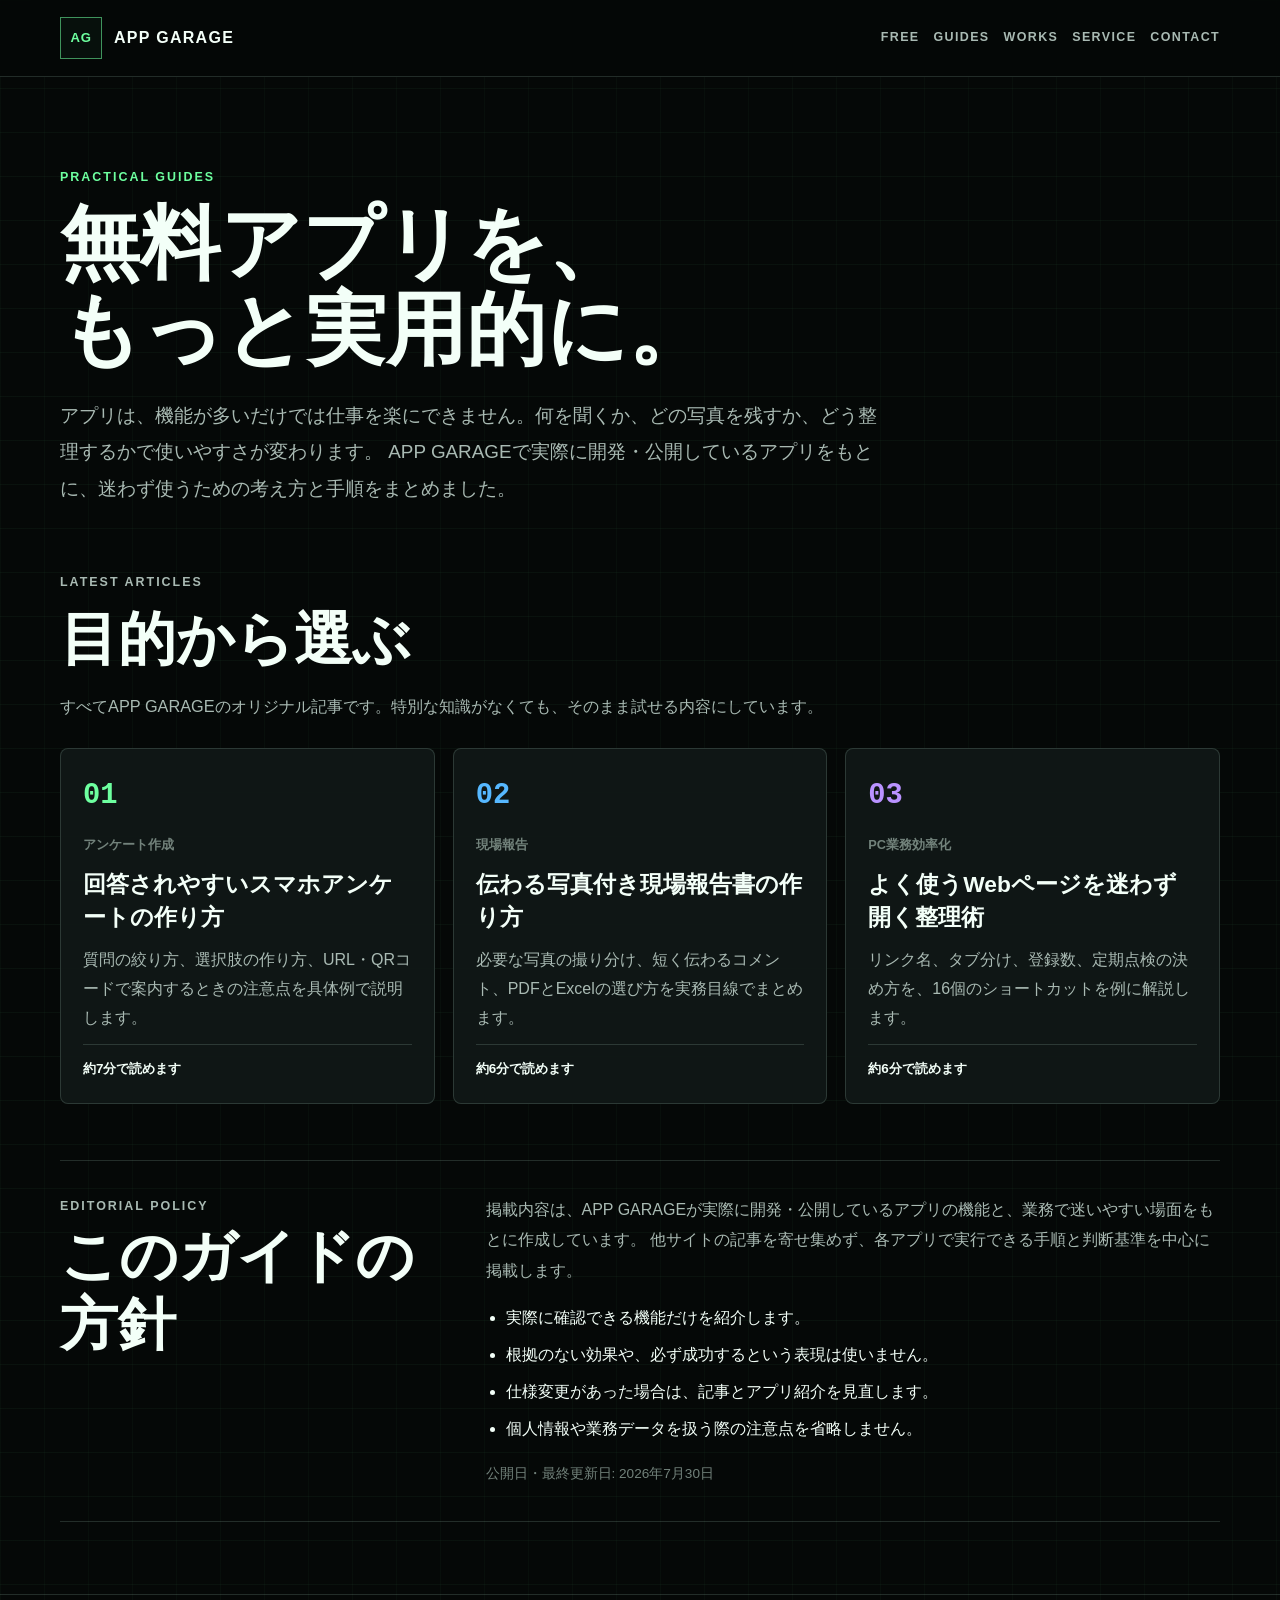
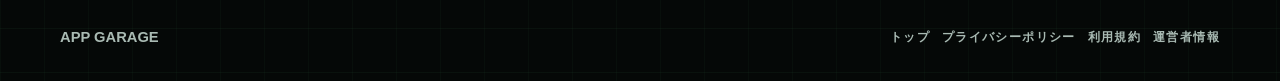
==== guides/index.html @ e51b48c6 "Strengthen original content for AdSense review" ====
<!DOCTYPE html>
<html lang="ja">
  <head>
    <meta charset="utf-8">
    <meta name="viewport" content="width=device-width, initial-scale=1">
    <title>実用ガイド｜APP GARAGE</title>
    <meta
      name="description"
      content="スマホアンケート、写真付き現場報告、PCショートカット整理を実際の業務で使いやすくするための、APP GARAGEオリジナル実用ガイドです。"
    >
    <meta property="og:type" content="website">
    <meta property="og:title" content="実用ガイド｜APP GARAGE">
    <meta
      property="og:description"
      content="無料アプリを仕事や日常で役立てるための、具体的な手順とチェックポイントをまとめています。"
    >
    <meta property="og:site_name" content="APP GARAGE">
    <meta name="theme-color" content="#050807">
    <meta name="google-adsense-account" content="ca-pub-1847456128680028">
    <link rel="canonical" href="https://app-garage.pages.dev/guides/">
    <link rel="icon" href="../assets/icons/favicon.svg" type="image/svg+xml">
    <link rel="stylesheet" href="../styles.css?v=20260730-guides">
    <script type="application/ld+json">
      {
        "@context": "https://schema.org",
        "@type": "CollectionPage",
        "name": "APP GARAGE 実用ガイド",
        "description": "APP GARAGEが開発した無料アプリを仕事や日常で活用するためのオリジナルガイドです。",
        "url": "https://app-garage.pages.dev/guides/",
        "publisher": {
          "@type": "Organization",
          "name": "APP GARAGE",
          "url": "https://app-garage.pages.dev/"
        }
      }
    </script>
  </head>
  <body>
    <a class="skip-link" href="#main">本文へ移動</a>

    <header class="site-header" aria-label="サイトヘッダー">
      <div class="header-inner">
        <a class="brand" href="../">
          <span class="brand-mark" aria-hidden="true">AG</span>
          <span class="brand-text">APP GARAGE</span>
        </a>
        <nav class="site-nav" aria-label="メインメニュー">
          <a href="../#free-apps">FREE</a>
          <a href="./" aria-current="page">GUIDES</a>
          <a href="../#case-studies">WORKS</a>
          <a href="../#service">SERVICE</a>
          <a href="../#contact">CONTACT</a>
        </nav>
      </div>
    </header>

    <main id="main" class="guide-page section-shell">
      <section class="guide-hub-hero">
        <p class="section-kicker">PRACTICAL GUIDES</p>
        <h1>無料アプリを、<br>もっと実用的に。</h1>
        <p>
          アプリは、機能が多いだけでは仕事を楽にできません。何を聞くか、どの写真を残すか、どう整理するかで使いやすさが変わります。
          APP GARAGEで実際に開発・公開しているアプリをもとに、迷わず使うための考え方と手順をまとめました。
        </p>
      </section>

      <section aria-labelledby="guide-list-title">
        <div class="section-heading">
          <p class="section-kicker">LATEST ARTICLES</p>
          <h2 id="guide-list-title">目的から選ぶ</h2>
          <p>すべてAPP GARAGEのオリジナル記事です。特別な知識がなくても、そのまま試せる内容にしています。</p>
        </div>

        <div class="guide-grid">
          <a class="guide-card" href="./smart-survey.html">
            <span class="guide-number">01</span>
            <p class="guide-category">アンケート作成</p>
            <h2>回答されやすいスマホアンケートの作り方</h2>
            <p>質問の絞り方、選択肢の作り方、URL・QRコードで案内するときの注意点を具体例で説明します。</p>
            <span class="guide-read">約7分で読めます</span>
          </a>

          <a class="guide-card" href="./photo-report.html">
            <span class="guide-number">02</span>
            <p class="guide-category">現場報告</p>
            <h2>伝わる写真付き現場報告書の作り方</h2>
            <p>必要な写真の撮り分け、短く伝わるコメント、PDFとExcelの選び方を実務目線でまとめます。</p>
            <span class="guide-read">約6分で読めます</span>
          </a>

          <a class="guide-card" href="./pc-shortcuts.html">
            <span class="guide-number">03</span>
            <p class="guide-category">PC業務効率化</p>
            <h2>よく使うWebページを迷わず開く整理術</h2>
            <p>リンク名、タブ分け、登録数、定期点検の決め方を、16個のショートカットを例に解説します。</p>
            <span class="guide-read">約6分で読めます</span>
          </a>
        </div>
      </section>

      <section class="editorial-note" aria-labelledby="editorial-title">
        <div>
          <p class="section-kicker">EDITORIAL POLICY</p>
          <h2 id="editorial-title">このガイドの方針</h2>
        </div>
        <div>
          <p>
            掲載内容は、APP GARAGEが実際に開発・公開しているアプリの機能と、業務で迷いやすい場面をもとに作成しています。
            他サイトの記事を寄せ集めず、各アプリで実行できる手順と判断基準を中心に掲載します。
          </p>
          <ul>
            <li>実際に確認できる機能だけを紹介します。</li>
            <li>根拠のない効果や、必ず成功するという表現は使いません。</li>
            <li>仕様変更があった場合は、記事とアプリ紹介を見直します。</li>
            <li>個人情報や業務データを扱う際の注意点を省略しません。</li>
          </ul>
          <p class="guide-updated">公開日・最終更新日: 2026年7月30日</p>
        </div>
      </section>
    </main>

    <footer class="site-footer">
      <div class="footer-inner">
        <p><strong>APP GARAGE</strong></p>
        <nav class="footer-links" aria-label="フッターリンク">
          <a href="../">トップ</a>
          <a href="../privacy.html">プライバシーポリシー</a>
          <a href="../terms.html">利用規約</a>
          <a href="../operator.html">運営者情報</a>
        </nav>
      </div>
    </footer>
  </body>
</html>
---- styles.css ----
:root {
  --bg: #050807;
  --surface: #0d1513;
  --surface-strong: #121d1a;
  --ink: #f3fff8;
  --muted: #a9bab3;
  --subtle: #72827b;
  --line: rgba(206, 255, 230, 0.15);
  --accent: #6dff9f;
  --accent-strong: #a6ffc2;
  --dev: #56b8ff;
  --dev-warm: #ffbd66;
  --case: #b992ff;
  --case-soft: #827292;
  --shadow: 0 24px 70px rgba(0, 0, 0, 0.44);
  --radius: 8px;
  --content: 1160px;
}

* {
  box-sizing: border-box;
}

html {
  min-width: 320px;
  scroll-behavior: smooth;
}

body {
  margin: 0;
  overflow-x: hidden;
  color: var(--ink);
  background:
    linear-gradient(rgba(109, 255, 159, 0.04) 1px, transparent 1px),
    linear-gradient(90deg, rgba(109, 255, 159, 0.028) 1px, transparent 1px),
    var(--bg);
  background-size: 44px 44px;
  font-family: -apple-system, BlinkMacSystemFont, "Hiragino Kaku Gothic ProN", "Yu Gothic", Meiryo, sans-serif;
  font-size: 16px;
  line-height: 1.75;
  letter-spacing: 0;
}

body.modal-open {
  overflow: hidden;
}

button,
input {
  font: inherit;
}

button {
  color: inherit;
}

a {
  color: inherit;
}

.skip-link {
  position: fixed;
  left: 16px;
  top: 16px;
  z-index: 100;
  padding: 10px 14px;
  color: #041009;
  background: var(--accent);
  text-decoration: none;
  transform: translateY(-160%);
}

.skip-link:focus {
  transform: translateY(0);
}

.site-header {
  position: sticky;
  top: 0;
  z-index: 50;
  border-bottom: 1px solid var(--line);
  background: rgba(5, 8, 7, 0.92);
  backdrop-filter: blur(16px);
}

.header-inner,
.section-shell,
.footer-inner {
  width: min(var(--content), calc(100% - 40px));
  margin: 0 auto;
}

.header-inner {
  display: flex;
  min-height: 76px;
  align-items: center;
  gap: 18px;
}

.brand {
  display: inline-flex;
  min-width: 0;
  align-items: center;
  gap: 12px;
  text-decoration: none;
}

.brand-mark,
.modal-icon {
  display: inline-grid;
  width: 42px;
  height: 42px;
  flex: 0 0 auto;
  place-items: center;
  border: 1px solid rgba(109, 255, 159, 0.55);
  background: #07100c;
  color: var(--accent);
  font-size: 0.82rem;
  font-weight: 900;
  letter-spacing: 0.06em;
}

.brand-text {
  font-weight: 900;
  letter-spacing: 0.08em;
  white-space: nowrap;
}

.site-nav {
  display: flex;
  align-items: center;
  gap: 14px;
  margin-left: auto;
}

.site-nav a,
.top-link,
.footer-links a {
  color: var(--muted);
  font-size: 0.78rem;
  font-weight: 900;
  letter-spacing: 0.11em;
  text-decoration: none;
}

.site-nav a:hover,
.site-nav a:focus-visible,
.top-link:hover,
.top-link:focus-visible,
.footer-links a:hover,
.footer-links a:focus-visible {
  color: var(--accent);
}

.nav-button,
.button {
  display: inline-flex;
  min-height: 46px;
  align-items: center;
  justify-content: center;
  border: 1px solid transparent;
  border-radius: var(--radius);
  font-weight: 900;
  line-height: 1.2;
  text-decoration: none;
  transition:
    transform 180ms ease,
    border-color 180ms ease,
    background-color 180ms ease,
    color 180ms ease;
}

.nav-button,
.button-primary {
  color: #041009;
  background: var(--accent);
}

.nav-button {
  padding: 0 16px;
  white-space: nowrap;
}

.button {
  gap: 8px;
  padding: 14px 20px;
}

.button-secondary {
  color: var(--ink);
  border-color: var(--line);
  background: rgba(255, 255, 255, 0.045);
}

.nav-button:hover,
.button:hover,
.nav-button:focus-visible,
.button:focus-visible {
  transform: translateY(-1px);
  outline: none;
}

.button-primary:hover,
.button-primary:focus-visible {
  background: var(--accent-strong);
}

.button-secondary:hover,
.button-secondary:focus-visible {
  border-color: rgba(109, 255, 159, 0.55);
  color: var(--accent);
}

.hero {
  padding: 92px 0 72px;
}

.hero-grid {
  display: grid;
  grid-template-columns: minmax(0, 1.06fr) minmax(330px, 0.94fr);
  gap: 48px;
  align-items: center;
}

.section-kicker {
  margin: 0 0 12px;
  color: var(--accent);
  font-size: 0.78rem;
  font-weight: 900;
  letter-spacing: 0.16em;
}

h1,
h2,
h3,
p {
  overflow-wrap: anywhere;
}

h1,
h2,
h3 {
  margin: 0;
  line-height: 1.18;
}

h1 {
  max-width: 820px;
  font-size: clamp(2.25rem, 6.2vw, 5.1rem);
}

h2 {
  font-size: clamp(2rem, 4.5vw, 3.75rem);
}

h3 {
  font-size: 1.25rem;
}

.hero-copy p:not(.section-kicker),
.section-heading p,
.contact-panel p,
.modal-panel p,
.price-note {
  color: var(--muted);
}

.hero-copy p:not(.section-kicker) {
  max-width: 680px;
  margin: 24px 0 0;
  font-size: 1.08rem;
}

.hero-actions {
  display: flex;
  flex-wrap: wrap;
  gap: 12px;
  margin-top: 34px;
}

.hero-panel {
  border: 1px solid var(--line);
  border-radius: var(--radius);
  background: rgba(10, 17, 16, 0.94);
  box-shadow: var(--shadow);
}

.terminal-bar {
  display: flex;
  gap: 8px;
  padding: 16px;
  border-bottom: 1px solid var(--line);
}

.terminal-bar span {
  width: 10px;
  height: 10px;
  border-radius: 50%;
  background: rgba(109, 255, 159, 0.58);
}

.panel-grid {
  display: grid;
  grid-template-columns: repeat(2, minmax(0, 1fr));
  gap: 1px;
  background: var(--line);
}

.metric-card {
  min-height: 150px;
  padding: 22px;
  background: var(--surface);
}

.metric-card span,
.metric-card small {
  display: block;
  color: var(--muted);
  font-size: 0.84rem;
  font-weight: 800;
}

.metric-card strong {
  display: block;
  margin: 12px 0 8px;
  color: var(--accent);
  font-size: clamp(1.6rem, 3.2vw, 2.5rem);
  line-height: 1.1;
}

.metric-build strong {
  color: var(--dev);
}

.metric-home strong {
  color: var(--accent);
}

.metric-care strong {
  color: var(--case);
}

.console-preview {
  padding: 22px;
  color: var(--muted);
  font-family: "SFMono-Regular", Consolas, "Liberation Mono", monospace;
  font-size: 0.86rem;
}

.console-preview p {
  margin: 8px 0;
}

.console-preview span {
  color: var(--accent);
}

.apps-section,
.guide-section,
.service-section,
.pricing-section,
.contact-section {
  padding: 72px 0;
}

.section-heading {
  max-width: 800px;
}

.section-heading p:not(.section-kicker),
.section-subtitle {
  margin: 18px 0 0;
  font-size: 1.02rem;
}

.section-subtitle {
  color: var(--case);
  font-weight: 900;
}

.section-action {
  margin-top: 22px;
}

.guide-grid {
  display: grid;
  grid-template-columns: repeat(3, minmax(0, 1fr));
  gap: 18px;
  margin-top: 28px;
}

.guide-card {
  display: grid;
  min-width: 0;
  min-height: 320px;
  align-content: start;
  gap: 12px;
  border: 1px solid var(--line);
  border-radius: var(--radius);
  background: rgba(16, 24, 23, 0.94);
  padding: 22px;
  color: inherit;
  text-decoration: none;
  transition:
    transform 180ms ease,
    border-color 180ms ease,
    background-color 180ms ease;
}

.guide-card:hover,
.guide-card:focus-visible {
  transform: translateY(-3px);
  border-color: var(--accent);
  background: rgba(19, 31, 28, 0.98);
  outline: none;
}

.guide-card:nth-child(2):hover,
.guide-card:nth-child(2):focus-visible {
  border-color: var(--dev);
}

.guide-card:nth-child(3):hover,
.guide-card:nth-child(3):focus-visible {
  border-color: var(--case);
}

.guide-number {
  color: var(--accent);
  font-family: "SFMono-Regular", Consolas, "Liberation Mono", monospace;
  font-size: 1.8rem;
  font-weight: 900;
}

.guide-card:nth-child(2) .guide-number {
  color: var(--dev);
}

.guide-card:nth-child(3) .guide-number {
  color: var(--case);
}

.guide-category {
  margin: 0;
  color: var(--subtle);
  font-size: 0.8rem;
  font-weight: 900;
}

.guide-card h2,
.guide-card h3 {
  margin: 0;
  font-size: clamp(1.15rem, 2vw, 1.42rem);
  line-height: 1.45;
}

.guide-card > p:not(.guide-category) {
  margin: 0;
  color: var(--muted);
  line-height: 1.8;
}

.guide-read {
  align-self: end;
  margin-top: auto;
  padding-top: 12px;
  border-top: 1px solid var(--line);
  color: var(--ink);
  font-size: 0.84rem;
  font-weight: 800;
}

.free-app-grid,
.development-grid,
.case-grid,
.app-grid,
.price-grid {
  display: grid;
  gap: 18px;
  margin-top: 28px;
}

.free-app-grid {
  grid-template-columns: repeat(auto-fit, minmax(260px, 1fr));
  align-items: stretch;
}

.free-policy {
  display: grid;
  grid-template-columns: minmax(0, 0.9fr) minmax(280px, 1.1fr);
  gap: 22px;
  margin-top: 28px;
  border: 1px solid rgba(109, 255, 159, 0.26);
  border-radius: var(--radius);
  background: rgba(109, 255, 159, 0.055);
  padding: clamp(20px, 4vw, 28px);
}

.free-policy h3 {
  margin-top: 4px;
}

.free-policy p {
  margin: 12px 0 0;
  color: var(--muted);
}

.free-policy ul {
  display: grid;
  gap: 10px;
  margin: 0;
  padding: 0;
  list-style: none;
}

.free-policy li {
  border-top: 1px solid rgba(109, 255, 159, 0.18);
  color: var(--ink);
  padding-top: 10px;
  font-weight: 800;
}

.free-policy li:first-child {
  border-top: 0;
  padding-top: 0;
}

.development-grid {
  grid-template-columns: repeat(3, minmax(0, 1fr));
}

.price-grid {
  grid-template-columns: repeat(4, minmax(0, 1fr));
}

.case-grid,
.app-grid {
  grid-template-columns: repeat(3, minmax(0, 1fr));
}

.app-card {
  min-width: 0;
}

.app-card-button {
  display: grid;
  width: 100%;
  min-height: 306px;
  align-content: start;
  gap: 15px;
  border: 1px solid var(--line);
  border-radius: var(--radius);
  color: inherit;
  background: rgba(16, 24, 23, 0.94);
  padding: 20px;
  text-align: left;
  cursor: pointer;
  transition:
    transform 180ms ease,
    border-color 180ms ease,
    background-color 180ms ease;
}

.app-card-button:hover,
.app-card-button:focus-visible {
  transform: translateY(-3px);
  border-color: var(--app-accent);
  background: rgba(19, 31, 28, 0.98);
  outline: none;
}

.app-card.is-featured {
  grid-row: span 1;
}

.app-card.is-featured .app-card-button {
  min-height: 430px;
  border-color: rgba(109, 255, 159, 0.65);
  background:
    linear-gradient(135deg, rgba(109, 255, 159, 0.12), transparent 42%),
    rgba(16, 24, 23, 0.96);
}

.type-development .app-card-button {
  border-color: rgba(86, 184, 255, 0.28);
}

.type-case-study .app-card-button {
  border-color: rgba(185, 146, 255, 0.24);
}

.card-top {
  display: flex;
  align-items: flex-start;
  justify-content: space-between;
  gap: 12px;
}

.app-icon {
  display: inline-grid;
  width: 54px;
  height: 54px;
  place-items: center;
  border: 1px solid var(--app-accent);
  background: rgba(255, 255, 255, 0.035);
  color: var(--app-accent);
  font-weight: 900;
  letter-spacing: 0.04em;
}

.badge-list,
.tag-list,
.modal-tags,
.contact-points {
  display: flex;
  flex-wrap: wrap;
  gap: 7px;
}

.badge-list {
  justify-content: flex-end;
}

.badge-list span,
.tag-list span,
.modal-tags span,
.contact-points li {
  display: inline-flex;
  min-height: 28px;
  align-items: center;
  border: 1px solid rgba(255, 255, 255, 0.1);
  border-radius: 999px;
  color: var(--muted);
  background: rgba(255, 255, 255, 0.035);
  padding: 4px 9px;
  font-size: 0.76rem;
  font-weight: 900;
  line-height: 1.25;
}

.badge-list .badge-free {
  color: #041009;
  background: var(--accent);
  border-color: var(--accent);
}

.badge-list .badge-dev {
  color: #031321;
  background: var(--dev);
  border-color: var(--dev);
}

.badge-list .badge-case {
  color: #100820;
  background: var(--case);
  border-color: var(--case);
}

.badge-list .badge-soft {
  color: var(--accent);
  border-color: rgba(109, 255, 159, 0.36);
}

.card-category {
  margin: 0;
  color: var(--app-accent);
  font-size: 0.82rem;
  font-weight: 900;
  letter-spacing: 0.08em;
}

.card-title {
  margin: 0;
  font-size: 1.36rem;
}

.is-featured .card-title {
  font-size: clamp(1.9rem, 4vw, 3.1rem);
}

.card-catch {
  margin: 0;
  color: var(--ink);
  font-size: 1.08rem;
  font-weight: 900;
}

.card-description {
  margin: 0;
  color: var(--muted);
}

.mini-feature-list {
  display: grid;
  grid-template-columns: repeat(2, minmax(0, 1fr));
  gap: 8px 12px;
  margin: 0;
  padding: 0;
  list-style: none;
}

.mini-feature-list li {
  color: var(--muted);
  font-size: 0.9rem;
}

.mini-feature-list li::before {
  content: "•";
  color: var(--accent);
  margin-right: 6px;
}

.card-detail {
  display: inline-flex;
  align-items: center;
  justify-content: center;
  min-height: 40px;
  margin-top: auto;
  border: 1px solid var(--line);
  border-radius: var(--radius);
  color: var(--ink);
  font-weight: 900;
}

.card-detail.is-openable {
  color: #041009;
  background: var(--accent);
  border-color: var(--accent);
}

.app-tools {
  display: grid;
  grid-template-columns: minmax(260px, 360px) 1fr;
  gap: 18px;
  align-items: start;
  margin-top: 34px;
}

.search-box {
  display: grid;
  gap: 8px;
  color: var(--muted);
  font-size: 0.9rem;
  font-weight: 900;
}

.search-box input {
  width: 100%;
  min-height: 50px;
  border: 1px solid var(--line);
  border-radius: var(--radius);
  color: var(--ink);
  background: rgba(255, 255, 255, 0.045);
  padding: 0 14px;
  outline: none;
}

.search-box input:focus {
  border-color: rgba(109, 255, 159, 0.6);
  box-shadow: 0 0 0 3px rgba(109, 255, 159, 0.16);
}

.filter-stack {
  display: grid;
  gap: 10px;
}

.filter-tabs {
  display: flex;
  flex-wrap: wrap;
  gap: 8px;
  justify-content: flex-end;
}

.filter-tabs button {
  min-height: 42px;
  border: 1px solid var(--line);
  border-radius: var(--radius);
  color: var(--muted);
  background: rgba(255, 255, 255, 0.04);
  padding: 0 13px;
  cursor: pointer;
  font-size: 0.88rem;
  font-weight: 900;
}

.filter-tabs-secondary button {
  min-height: 36px;
  font-size: 0.8rem;
}

.filter-tabs button[aria-pressed="true"] {
  color: #041009;
  background: var(--accent);
  border-color: var(--accent);
}

.filter-tabs button:focus-visible {
  outline: 3px solid rgba(109, 255, 159, 0.18);
  outline-offset: 2px;
}

.empty-state,
.noscript-panel,
.price-note {
  margin-top: 28px;
  border: 1px solid var(--line);
  border-radius: var(--radius);
  background: rgba(16, 24, 23, 0.94);
  padding: 24px;
  color: var(--muted);
}

.service-grid {
  display: grid;
  grid-template-columns: minmax(0, 0.9fr) minmax(360px, 1.1fr);
  gap: 34px;
  align-items: start;
}

.service-list {
  display: grid;
  gap: 14px;
}

.scope-note {
  display: grid;
  grid-template-columns: minmax(220px, 0.65fr) minmax(0, 1.35fr);
  gap: 28px;
  margin-top: 28px;
  border: 1px solid rgba(113, 167, 255, 0.3);
  border-radius: var(--radius);
  background: rgba(113, 167, 255, 0.055);
  padding: clamp(20px, 4vw, 28px);
}

.scope-note h3 {
  margin-top: 4px;
}

.scope-note p:last-child {
  margin: 0;
  color: var(--muted);
}

.service-card,
.price-card {
  border: 1px solid var(--line);
  border-radius: var(--radius);
  background: rgba(16, 24, 23, 0.94);
  padding: 20px;
}

.price-card-highlight {
  border-color: rgba(109, 255, 159, 0.68);
  background:
    linear-gradient(180deg, rgba(109, 255, 159, 0.1), transparent 42%),
    rgba(16, 24, 23, 0.96);
  box-shadow: 0 18px 55px rgba(109, 255, 159, 0.08);
}

.service-card span,
.price-card span {
  display: block;
  color: var(--accent);
  font-weight: 900;
  letter-spacing: 0.08em;
}

.service-card p,
.price-card p {
  margin: 10px 0 0;
  color: var(--muted);
}

.price-card strong {
  display: block;
  margin-top: 8px;
  color: var(--ink);
  font-size: clamp(1.8rem, 3.6vw, 3rem);
  line-height: 1.08;
}

.regular-price {
  display: inline-flex;
  align-items: center;
  gap: 8px;
  width: fit-content;
  margin-top: 14px;
  color: var(--muted);
  font-weight: 900;
  text-decoration: line-through;
  text-decoration-thickness: 2px;
  text-decoration-color: #ff6b6b;
}

.regular-price span {
  display: inline-grid;
  place-items: center;
  width: 24px;
  height: 24px;
  border: 1px solid rgba(255, 107, 107, 0.72);
  color: #ff8a8a;
  border-radius: 50%;
  font-size: 0.9rem;
  line-height: 1;
  text-decoration: none;
}

.price-support {
  display: grid;
  grid-template-columns: repeat(2, minmax(0, 1fr));
  gap: 14px;
  margin-top: 18px;
}

.price-support article {
  border: 1px solid rgba(109, 255, 159, 0.28);
  border-radius: var(--radius);
  background: rgba(109, 255, 159, 0.06);
  padding: 18px;
}

.price-support span {
  display: inline-flex;
  min-height: 30px;
  align-items: center;
  border: 1px solid rgba(109, 255, 159, 0.42);
  color: var(--accent);
  padding: 0 10px;
  font-size: 0.82rem;
  font-weight: 900;
  letter-spacing: 0.08em;
}

.price-support p {
  margin: 12px 0 0;
  color: var(--ink);
}

.contact-panel {
  border: 1px solid rgba(109, 255, 159, 0.55);
  border-radius: var(--radius);
  background:
    linear-gradient(90deg, rgba(109, 255, 159, 0.1), transparent 36%),
    rgba(16, 24, 23, 0.96);
  padding: clamp(28px, 6vw, 56px);
}

.contact-panel p:not(.section-kicker) {
  max-width: 700px;
  margin: 18px 0 24px;
}

.contact-points {
  margin: 0 0 28px;
  padding: 0;
  list-style: none;
}

.contact-points li {
  color: var(--ink);
  border-color: rgba(109, 255, 159, 0.22);
}

.site-footer {
  border-top: 1px solid var(--line);
  padding: 30px 0;
}

.footer-inner {
  display: flex;
  align-items: center;
  justify-content: space-between;
  gap: 18px;
  color: var(--muted);
  font-size: 0.92rem;
}

.footer-inner p {
  margin: 0;
}

.footer-links {
  display: flex;
  flex-wrap: wrap;
  gap: 12px;
  justify-content: flex-end;
}

.legal-page {
  padding: 72px 0;
}

.legal-card {
  border: 1px solid var(--line);
  border-radius: var(--radius);
  background: rgba(16, 24, 23, 0.94);
  padding: clamp(24px, 5vw, 44px);
}

.legal-card h1 {
  font-size: clamp(2rem, 4vw, 3.2rem);
}

.legal-card h2 {
  margin-top: 34px;
  font-size: clamp(1.35rem, 2.4vw, 1.9rem);
}

.legal-card p,
.legal-card li {
  color: var(--muted);
}

.legal-card p {
  margin: 14px 0 0;
}

.legal-card ul {
  display: grid;
  gap: 8px;
  margin: 14px 0 0;
  padding-left: 1.25rem;
}

.legal-meta {
  margin-top: 28px;
  border-top: 1px solid var(--line);
  padding-top: 18px;
  color: var(--subtle);
  font-size: 0.92rem;
}

.product-page {
  padding: 72px 0;
}

.product-hero,
.product-detail-card,
.product-card {
  border: 1px solid var(--line);
  border-radius: var(--radius);
  background: rgba(16, 24, 23, 0.94);
}

.product-hero {
  padding: clamp(28px, 5vw, 54px);
}

.product-hero h1 {
  margin: 0;
  font-size: clamp(2.6rem, 7vw, 5rem);
}

.product-catch {
  margin: 12px 0 0;
  color: var(--accent);
  font-size: clamp(1.25rem, 3vw, 2rem);
  font-weight: 900;
}

.product-lead {
  max-width: 760px;
  color: var(--muted);
  font-size: clamp(1.02rem, 2vw, 1.2rem);
  line-height: 1.9;
}

.download-meta,
.product-grid {
  display: grid;
  gap: 14px;
}

.download-meta {
  grid-template-columns: repeat(4, minmax(0, 1fr));
  margin: 28px 0 0;
}

.download-meta div {
  border: 1px solid var(--line);
  border-radius: 8px;
  padding: 14px;
  background: rgba(255, 255, 255, 0.03);
}

.download-meta dt {
  color: var(--subtle);
  font-size: 0.78rem;
  font-weight: 900;
}

.download-meta dd {
  margin: 6px 0 0;
  color: var(--text);
  font-weight: 800;
}

.product-grid {
  grid-template-columns: repeat(4, minmax(0, 1fr));
  margin-top: 18px;
}

.product-card,
.product-detail-card {
  padding: 22px;
}

.product-card span {
  color: var(--accent);
  font-weight: 900;
}

.product-card h2,
.product-detail-card h2 {
  margin: 10px 0;
  font-size: 1.2rem;
}

.product-card p,
.product-detail-card p,
.product-detail-card li {
  color: var(--muted);
  line-height: 1.85;
}

.product-detail-card {
  margin-top: 18px;
}

.product-detail-card ul,
.product-detail-card ol {
  display: grid;
  gap: 8px;
  margin: 12px 0 0;
  padding-left: 1.25rem;
}

.use-case-grid {
  display: grid;
  grid-template-columns: repeat(3, minmax(0, 1fr));
  gap: 14px;
  margin-top: 18px;
}

.use-case-grid article {
  border-top: 1px solid var(--line);
  padding-top: 16px;
}

.use-case-grid h3 {
  font-size: 1rem;
}

.use-case-grid p {
  margin: 8px 0 0;
}

.product-steps {
  list-style: none;
  counter-reset: product-step;
  padding-left: 0 !important;
}

.product-steps li {
  display: grid;
  grid-template-columns: minmax(170px, 0.45fr) minmax(0, 1.55fr);
  gap: 18px;
  border-top: 1px solid var(--line);
  padding: 14px 0;
  counter-increment: product-step;
}

.product-steps li::before {
  content: counter(product-step, decimal-leading-zero);
  grid-column: 1;
  grid-row: 1 / span 2;
  color: var(--accent);
  font-family: "SFMono-Regular", Consolas, "Liberation Mono", monospace;
  font-weight: 900;
}

.product-steps strong,
.product-steps span {
  grid-column: 2;
}

.product-steps span {
  color: var(--muted);
}

.faq-list {
  display: grid;
  gap: 10px;
  margin-top: 18px;
}

.faq-list details {
  border: 1px solid var(--line);
  border-radius: var(--radius);
  background: rgba(255, 255, 255, 0.025);
}

.faq-list summary {
  cursor: pointer;
  padding: 16px 18px;
  color: var(--ink);
  font-weight: 900;
}

.faq-list details p {
  margin: 0;
  border-top: 1px solid var(--line);
  padding: 16px 18px;
}

.info-actions {
  display: flex;
  flex-wrap: wrap;
  gap: 10px;
  margin-top: 20px;
}

.product-contact .button {
  margin-top: 8px;
}

.guide-page,
.guide-article-page {
  padding: 72px 0;
}

.guide-hub-hero {
  max-width: 900px;
  padding: 18px 0 64px;
}

.guide-hub-hero h1,
.guide-article-header h1 {
  margin: 0;
  font-size: clamp(2.5rem, 7vw, 5rem);
  line-height: 1.08;
}

.guide-hub-hero > p:last-child,
.guide-article-lead {
  max-width: 820px;
  margin: 24px 0 0;
  color: var(--muted);
  font-size: clamp(1rem, 2vw, 1.18rem);
  line-height: 1.95;
}

.editorial-note {
  display: grid;
  grid-template-columns: minmax(220px, 0.7fr) minmax(0, 1.3fr);
  gap: 30px;
  margin-top: 56px;
  border-top: 1px solid var(--line);
  border-bottom: 1px solid var(--line);
  padding: 34px 0;
}

.editorial-note h2 {
  margin-top: 4px;
}

.editorial-note p {
  margin: 0;
  color: var(--muted);
  line-height: 1.9;
}

.editorial-note ul {
  display: grid;
  gap: 9px;
  margin: 18px 0;
  padding-left: 1.25rem;
  color: var(--ink);
}

.guide-updated {
  color: var(--subtle) !important;
  font-size: 0.85rem;
}

.guide-article {
  max-width: 920px;
  margin: 0 auto;
}

.guide-article-header {
  padding-bottom: 38px;
}

.article-meta {
  display: grid;
  grid-template-columns: repeat(4, minmax(0, 1fr));
  gap: 1px;
  margin: 32px 0 0;
  border: 1px solid var(--line);
  background: var(--line);
}

.article-meta div {
  min-width: 0;
  background: var(--surface);
  padding: 14px;
}

.article-meta dt {
  color: var(--subtle);
  font-size: 0.75rem;
  font-weight: 900;
}

.article-meta dd {
  margin: 6px 0 0;
  color: var(--ink);
  font-size: 0.9rem;
  font-weight: 800;
}

.guide-toc {
  margin: 18px 0 52px;
  border-left: 3px solid var(--accent);
  padding: 4px 0 4px 22px;
}

.guide-toc > p {
  margin: 0 0 10px;
  color: var(--ink);
  font-weight: 900;
}

.guide-toc ol {
  display: grid;
  gap: 7px;
  margin: 0;
  padding-left: 1.3rem;
}

.guide-toc a,
.related-guides a {
  color: var(--muted);
  text-decoration-color: rgba(109, 255, 159, 0.45);
  text-underline-offset: 3px;
}

.guide-toc a:hover,
.guide-toc a:focus-visible,
.related-guides a:hover,
.related-guides a:focus-visible {
  color: var(--accent);
}

.guide-article section {
  margin-top: 54px;
  border-top: 1px solid var(--line);
  padding-top: 34px;
  scroll-margin-top: 90px;
}

.guide-article section h2 {
  margin: 4px 0 18px;
  font-size: clamp(1.5rem, 3vw, 2.25rem);
}

.guide-article section h3 {
  margin: 28px 0 8px;
  font-size: 1.08rem;
}

.guide-article section > p,
.guide-article section li,
.guide-example p,
.photo-method p,
.tab-pattern p,
.guide-cta p {
  color: var(--muted);
  line-height: 1.95;
}

.guide-article section > p {
  margin: 16px 0 0;
}

.guide-article section > ul:not(.guide-checklist),
.guide-article section > ol {
  display: grid;
  gap: 9px;
  margin: 18px 0 0;
  padding-left: 1.35rem;
}

.guide-example {
  display: grid;
  grid-template-columns: repeat(2, minmax(0, 1fr));
  gap: 18px;
  margin-top: 22px;
}

.guide-example > div {
  border-top: 2px solid var(--line);
  padding-top: 14px;
}

.guide-example > div:last-child {
  border-color: var(--accent);
}

.guide-example span,
.copy-sample-title,
.photo-method span,
.tab-pattern span {
  color: var(--ink);
  font-size: 0.8rem;
  font-weight: 900;
}

.guide-example p {
  margin: 7px 0 0;
}

.guide-table-wrap {
  max-width: 100%;
  margin-top: 22px;
  overflow-x: auto;
  border: 1px solid var(--line);
}

.guide-table {
  width: 100%;
  min-width: 660px;
  border-collapse: collapse;
  background: rgba(16, 24, 23, 0.7);
}

.guide-table th,
.guide-table td {
  border-bottom: 1px solid var(--line);
  padding: 14px;
  text-align: left;
  vertical-align: top;
}

.guide-table th {
  color: var(--ink);
  background: rgba(109, 255, 159, 0.055);
  font-size: 0.82rem;
}

.guide-table td {
  color: var(--muted);
  line-height: 1.75;
}

.guide-table tbody tr:last-child td {
  border-bottom: 0;
}

.copy-sample {
  margin-top: 22px;
  border-left: 3px solid var(--dev);
  background: rgba(113, 167, 255, 0.055);
  padding: 18px 20px;
}

.copy-sample p {
  margin: 8px 0 0 !important;
}

.photo-method,
.tab-pattern {
  display: grid;
  gap: 16px;
  margin-top: 22px;
}

.photo-method {
  grid-template-columns: repeat(3, minmax(0, 1fr));
}

.tab-pattern {
  grid-template-columns: repeat(auto-fit, minmax(160px, 1fr));
}

.photo-method article,
.tab-pattern article {
  border-top: 2px solid var(--dev);
  padding-top: 14px;
}

.photo-method article:nth-child(2),
.tab-pattern article:nth-child(2n) {
  border-color: var(--accent);
}

.photo-method article:nth-child(3),
.tab-pattern article:nth-child(3n) {
  border-color: var(--case);
}

.photo-method h3 {
  margin: 8px 0 0 !important;
}

.photo-method p,
.tab-pattern p {
  margin: 8px 0 0;
}

.guide-caution {
  margin-top: 22px;
  border: 1px solid rgba(255, 179, 92, 0.36);
  background: rgba(255, 179, 92, 0.055);
  padding: 18px 20px;
}

.guide-caution strong {
  color: #ffd09a;
}

.guide-caution p {
  margin: 8px 0 0;
  color: var(--muted);
  line-height: 1.9;
}

.guide-checklist {
  display: grid;
  grid-template-columns: repeat(2, minmax(0, 1fr));
  gap: 1px;
  margin: 22px 0 0;
  padding: 1px;
  background: var(--line);
  list-style: none;
}

.guide-checklist li {
  position: relative;
  background: var(--surface);
  padding: 15px 16px 15px 42px;
}

.guide-checklist li::before {
  content: "✓";
  position: absolute;
  top: 15px;
  left: 16px;
  color: var(--accent);
  font-weight: 900;
}

.guide-cta {
  display: grid;
  grid-template-columns: minmax(0, 1fr) auto;
  gap: 28px;
  align-items: center;
  margin-top: 58px;
  border-top: 1px solid rgba(109, 255, 159, 0.4);
  border-bottom: 1px solid rgba(109, 255, 159, 0.4);
  background: rgba(109, 255, 159, 0.045);
  padding: 28px 0;
}

.guide-cta h2 {
  margin: 4px 0 0;
}

.guide-cta p:not(.section-kicker) {
  margin: 10px 0 0;
}

.related-guides {
  display: grid;
  gap: 10px;
  max-width: 920px;
  margin: 62px auto 0;
  border-top: 1px solid var(--line);
  padding-top: 28px;
}

.modal[hidden] {
  display: none;
}

.modal {
  position: fixed;
  inset: 0;
  z-index: 90;
  display: grid;
  place-items: center;
  padding: 20px;
}

.modal-backdrop {
  position: absolute;
  inset: 0;
  background: rgba(0, 0, 0, 0.76);
}

.modal-panel {
  position: relative;
  z-index: 1;
  width: min(760px, 100%);
  max-height: min(800px, calc(100vh - 40px));
  overflow: auto;
  border: 1px solid rgba(109, 255, 159, 0.48);
  border-radius: var(--radius);
  background: #0b1110;
  box-shadow: var(--shadow);
  padding: clamp(22px, 4vw, 34px);
  outline: none;
}

.modal-close {
  position: absolute;
  right: 14px;
  top: 14px;
  width: 42px;
  height: 42px;
  border: 1px solid var(--line);
  border-radius: var(--radius);
  color: var(--ink);
  background: rgba(255, 255, 255, 0.04);
  cursor: pointer;
  font-size: 1.4rem;
  line-height: 1;
}

.modal-close:focus-visible {
  outline: 3px solid rgba(109, 255, 159, 0.18);
  outline-offset: 2px;
}

.modal-heading {
  display: flex;
  align-items: center;
  gap: 16px;
  padding-right: 46px;
}

.modal-category {
  margin: 0 0 4px;
  color: var(--accent);
  font-size: 0.82rem;
  font-weight: 900;
  letter-spacing: 0.08em;
}

.status-pill {
  display: inline-flex;
  min-height: 30px;
  align-items: center;
  margin: 22px 0 0;
  border: 1px solid var(--line);
  border-radius: 999px;
  padding: 4px 10px;
  color: var(--muted);
  background: rgba(255, 255, 255, 0.04);
  font-size: 0.78rem;
  font-weight: 900;
}

.modal-panel #modalDescription {
  margin: 18px 0 0;
  color: var(--ink);
  font-size: 1.04rem;
}

.modal-long {
  margin: 10px 0 0;
}

.modal-usage,
.modal-free-terms {
  margin-top: 18px;
  border: 1px solid rgba(109, 255, 159, 0.24);
  border-radius: var(--radius);
  background: rgba(109, 255, 159, 0.055);
  padding: 16px;
}

.modal-usage h3,
.modal-free-terms h3 {
  font-size: 1.05rem;
}

.modal-usage p {
  margin: 8px 0 0;
  color: var(--muted);
}

.modal-usage ol,
.modal-free-terms ul {
  display: grid;
  gap: 8px;
  margin: 12px 0 0;
  padding-left: 1.25rem;
  color: var(--muted);
}

.modal-free-terms {
  border-color: rgba(255, 189, 102, 0.3);
  background: rgba(255, 189, 102, 0.06);
}

.modal-detail-grid {
  display: grid;
  gap: 10px;
  margin-top: 20px;
}

.modal-detail-grid div {
  display: grid;
  grid-template-columns: minmax(130px, 0.35fr) 1fr;
  gap: 12px;
  border-top: 1px solid var(--line);
  padding-top: 10px;
}

.modal-detail-grid dt {
  color: var(--accent);
  font-weight: 900;
}

.modal-detail-grid dd {
  margin: 0;
  color: var(--muted);
}

.modal-tags,
.case-note {
  margin-top: 18px;
}

.case-note {
  border: 1px solid rgba(185, 146, 255, 0.24);
  border-radius: var(--radius);
  padding: 14px;
  background: rgba(185, 146, 255, 0.08);
}

.modal-open-link {
  width: 100%;
  margin-top: 26px;
}

.modal-open-link[hidden] {
  display: none;
}

.reveal {
  opacity: 0;
  transform: translateY(16px);
  transition:
    opacity 520ms ease,
    transform 520ms ease;
}

.reveal.is-visible {
  opacity: 1;
  transform: translateY(0);
}

@media (max-width: 980px) {
  .header-inner {
    flex-wrap: wrap;
    gap: 12px;
    padding: 12px 0;
  }

  .site-nav {
    order: 3;
    width: 100%;
    justify-content: space-between;
    margin-left: 0;
  }

  .nav-button {
    margin-left: auto;
  }

  .hero {
    padding-top: 58px;
  }

  .hero-grid,
  .service-grid,
  .scope-note,
  .editorial-note,
  .free-policy,
  .app-tools {
    grid-template-columns: 1fr;
  }

  .free-app-grid,
  .development-grid,
  .case-grid,
  .app-grid,
  .price-grid,
  .download-meta,
  .product-grid,
  .guide-grid {
    grid-template-columns: repeat(2, minmax(0, 1fr));
  }

  .guide-card:last-child {
    grid-column: 1 / -1;
  }

  .app-card.is-featured {
    grid-column: 1 / -1;
  }

  .filter-tabs {
    justify-content: flex-start;
  }
}

@media (max-width: 680px) {
  .header-inner,
  .section-shell,
  .footer-inner {
    width: min(100% - 28px, var(--content));
  }

  .site-header {
    position: static;
  }

  .brand-text {
    font-size: 0.94rem;
  }

  .nav-button {
    width: 100%;
  }

  .site-nav {
    display: grid;
    grid-template-columns: repeat(auto-fit, minmax(92px, 1fr));
    gap: 8px;
  }

  .site-nav a {
    min-height: 38px;
    border: 1px solid var(--line);
    border-radius: var(--radius);
    padding: 7px 8px;
    text-align: center;
  }

  .hero,
  .apps-section,
  .guide-section,
  .service-section,
  .pricing-section,
  .contact-section {
    padding: 48px 0;
  }

  .hero-actions,
  .button {
    width: 100%;
  }

  .panel-grid,
  .free-app-grid,
  .development-grid,
  .case-grid,
  .app-grid,
  .price-grid,
  .price-support {
    grid-template-columns: 1fr;
  }

  .metric-card {
    min-height: auto;
  }

  .app-card-button,
  .app-card.is-featured .app-card-button {
    min-height: auto;
  }

  .mini-feature-list {
    grid-template-columns: 1fr;
  }

  .modal-detail-grid div {
    grid-template-columns: 1fr;
    gap: 2px;
  }

  .footer-inner {
    align-items: flex-start;
    flex-direction: column;
  }

  .footer-links {
    justify-content: flex-start;
  }

  .download-meta,
  .product-grid,
  .use-case-grid,
  .guide-grid,
  .guide-example,
  .photo-method,
  .guide-checklist,
  .article-meta {
    grid-template-columns: 1fr;
  }

  .guide-card:last-child {
    grid-column: auto;
  }

  .guide-card {
    min-height: auto;
  }

  .guide-page,
  .guide-article-page {
    padding: 48px 0;
  }

  .guide-hub-hero {
    padding-bottom: 46px;
  }

  .guide-cta {
    grid-template-columns: 1fr;
    align-items: start;
  }

  .guide-cta .button {
    width: 100%;
  }

  .product-steps li {
    grid-template-columns: 36px minmax(0, 1fr);
    gap: 4px 10px;
  }

  .product-steps li::before {
    grid-column: 1;
  }

  .product-steps strong,
  .product-steps span {
    grid-column: 2;
  }
}

@media (prefers-reduced-motion: reduce) {
  *,
  *::before,
  *::after {
    scroll-behavior: auto !important;
    transition-duration: 0.01ms !important;
    animation-duration: 0.01ms !important;
    animation-iteration-count: 1 !important;
  }

  .reveal {
    opacity: 1;
    transform: none;
  }
}
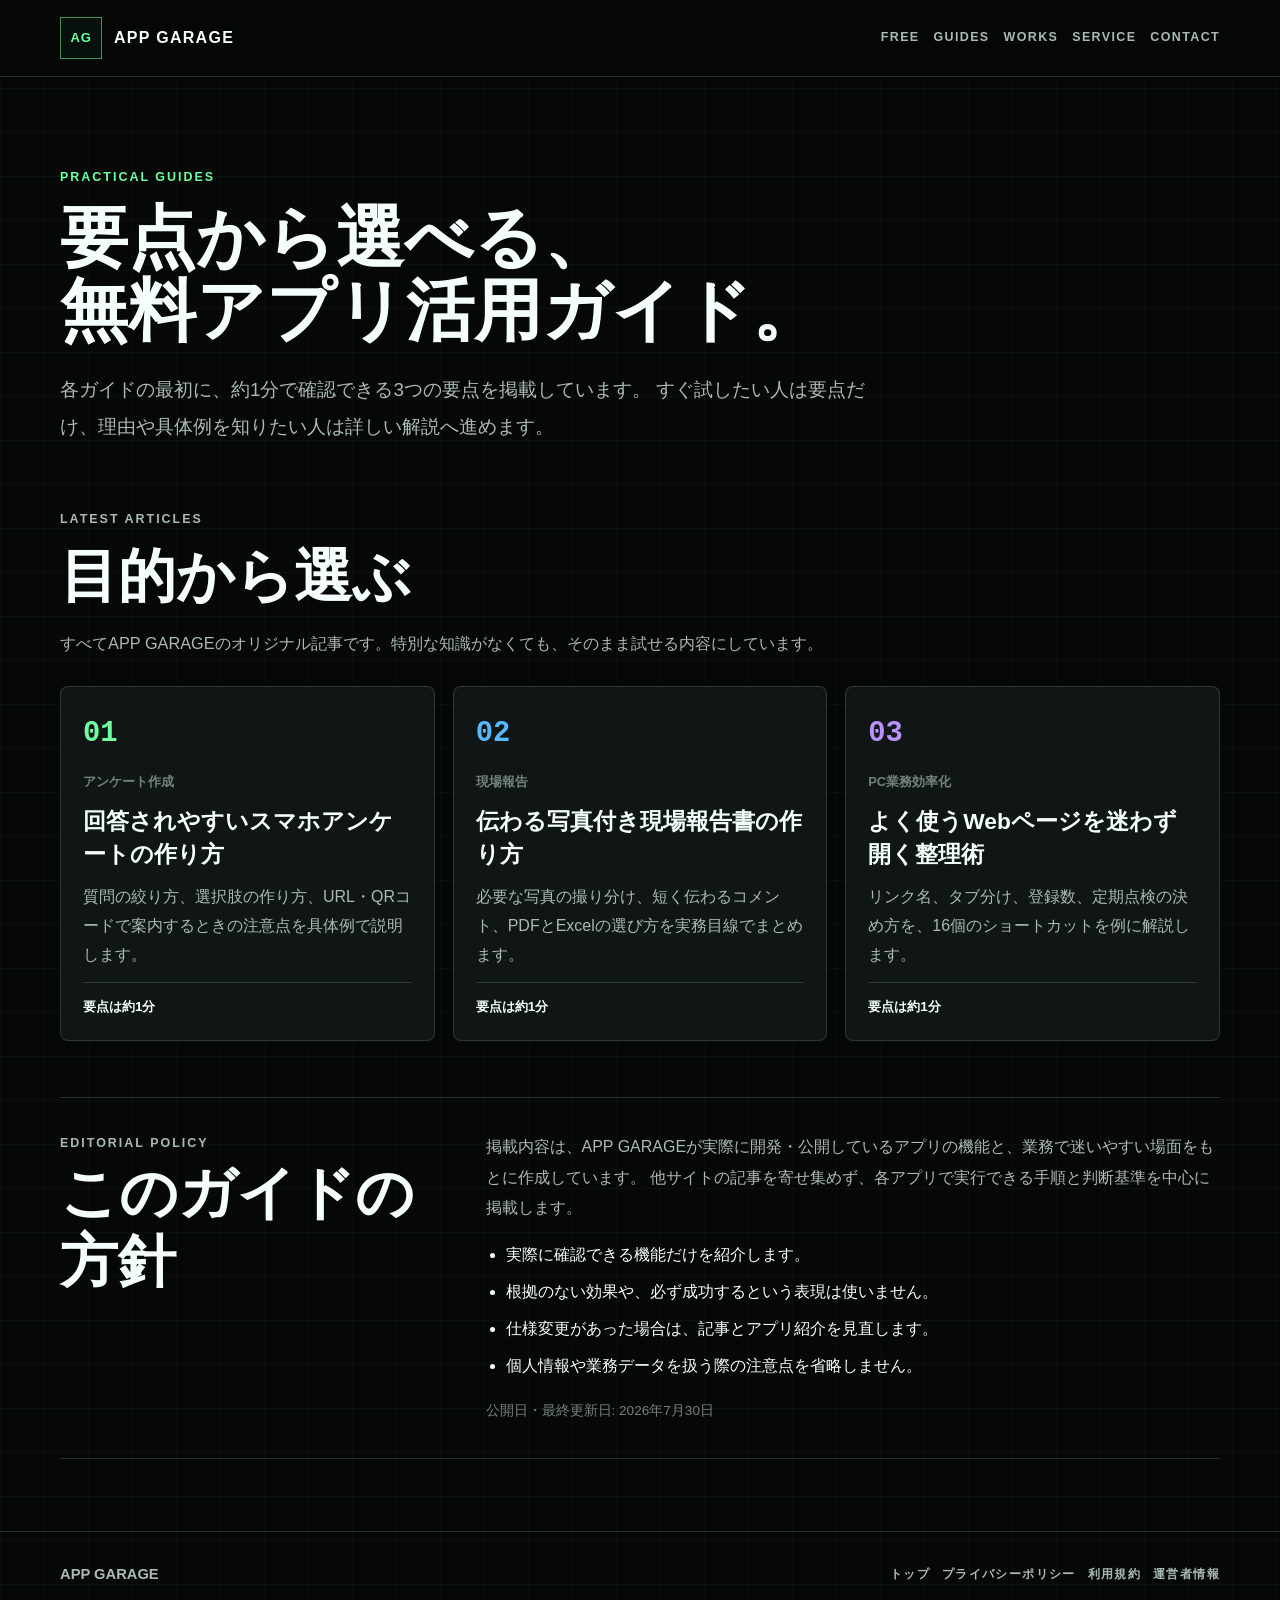
==== commit dfa6260d: "Simplify free app navigation and guides" ====
--- a/guides/index.html
+++ b/guides/index.html
@@ -19,7 +19,7 @@
     <meta name="google-adsense-account" content="ca-pub-1847456128680028">
     <link rel="canonical" href="https://app-garage.pages.dev/guides/">
     <link rel="icon" href="../assets/icons/favicon.svg" type="image/svg+xml">
-    <link rel="stylesheet" href="../styles.css?v=20260730-guides">
+    <link rel="stylesheet" href="../styles.css?v=20260730-ux">
     <script type="application/ld+json">
       {
         "@context": "https://schema.org",
@@ -57,10 +57,10 @@
     <main id="main" class="guide-page section-shell">
       <section class="guide-hub-hero">
         <p class="section-kicker">PRACTICAL GUIDES</p>
-        <h1>無料アプリを、<br>もっと実用的に。</h1>
+        <h1>要点から選べる、<br>無料アプリ活用ガイド。</h1>
         <p>
-          アプリは、機能が多いだけでは仕事を楽にできません。何を聞くか、どの写真を残すか、どう整理するかで使いやすさが変わります。
-          APP GARAGEで実際に開発・公開しているアプリをもとに、迷わず使うための考え方と手順をまとめました。
+          各ガイドの最初に、約1分で確認できる3つの要点を掲載しています。
+          すぐ試したい人は要点だけ、理由や具体例を知りたい人は詳しい解説へ進めます。
         </p>
       </section>
 
@@ -77,7 +77,7 @@
             <p class="guide-category">アンケート作成</p>
             <h2>回答されやすいスマホアンケートの作り方</h2>
             <p>質問の絞り方、選択肢の作り方、URL・QRコードで案内するときの注意点を具体例で説明します。</p>
-            <span class="guide-read">約7分で読めます</span>
+            <span class="guide-read">要点は約1分</span>
           </a>
 
           <a class="guide-card" href="./photo-report.html">
@@ -85,7 +85,7 @@
             <p class="guide-category">現場報告</p>
             <h2>伝わる写真付き現場報告書の作り方</h2>
             <p>必要な写真の撮り分け、短く伝わるコメント、PDFとExcelの選び方を実務目線でまとめます。</p>
-            <span class="guide-read">約6分で読めます</span>
+            <span class="guide-read">要点は約1分</span>
           </a>
 
           <a class="guide-card" href="./pc-shortcuts.html">
@@ -93,7 +93,7 @@
             <p class="guide-category">PC業務効率化</p>
             <h2>よく使うWebページを迷わず開く整理術</h2>
             <p>リンク名、タブ分け、登録数、定期点検の決め方を、16個のショートカットを例に解説します。</p>
-            <span class="guide-read">約6分で読めます</span>
+            <span class="guide-read">要点は約1分</span>
           </a>
         </div>
       </section>
--- a/styles.css
+++ b/styles.css
@@ -217,8 +217,8 @@
 
 .hero-grid {
   display: grid;
-  grid-template-columns: minmax(0, 1.06fr) minmax(330px, 0.94fr);
-  gap: 48px;
+  grid-template-columns: minmax(0, 1.12fr) minmax(400px, 0.88fr);
+  gap: 42px;
   align-items: center;
 }
 
@@ -249,6 +249,14 @@
   font-size: clamp(2.25rem, 6.2vw, 5.1rem);
 }
 
+.hero h1 {
+  font-size: clamp(2.25rem, 4.8vw, 3.8rem);
+}
+
+.hero-title-line {
+  display: block;
+}
+
 h2 {
   font-size: clamp(2rem, 4.5vw, 3.75rem);
 }
@@ -324,8 +332,10 @@
   display: block;
   margin: 12px 0 8px;
   color: var(--accent);
-  font-size: clamp(1.6rem, 3.2vw, 2.5rem);
+  font-size: clamp(1.55rem, 2.45vw, 2rem);
+  font-variant-numeric: tabular-nums;
   line-height: 1.1;
+  white-space: nowrap;
 }
 
 .metric-build strong {
@@ -545,6 +555,7 @@
 .app-card-button {
   display: grid;
   width: 100%;
+  height: 100%;
   min-height: 306px;
   align-content: start;
   gap: 15px;
@@ -554,31 +565,36 @@
   background: rgba(16, 24, 23, 0.94);
   padding: 20px;
   text-align: left;
-  cursor: pointer;
   transition:
     transform 180ms ease,
     border-color 180ms ease,
     background-color 180ms ease;
 }
 
-.app-card-button:hover,
-.app-card-button:focus-visible {
+button.app-card-button {
+  cursor: pointer;
+}
+
+button.app-card-button:hover,
+button.app-card-button:focus-visible {
   transform: translateY(-3px);
   border-color: var(--app-accent);
   background: rgba(19, 31, 28, 0.98);
   outline: none;
 }
 
+.app-card-surface {
+  cursor: default;
+}
+
 .app-card.is-featured {
   grid-row: span 1;
 }
 
 .app-card.is-featured .app-card-button {
-  min-height: 430px;
+  min-height: 0;
   border-color: rgba(109, 255, 159, 0.65);
-  background:
-    linear-gradient(135deg, rgba(109, 255, 159, 0.12), transparent 42%),
-    rgba(16, 24, 23, 0.96);
+  background: rgba(12, 30, 23, 0.98);
 }
 
 .type-development .app-card-button {
@@ -726,6 +742,41 @@
   color: #041009;
   background: var(--accent);
   border-color: var(--accent);
+}
+
+.free-card-actions {
+  display: grid;
+  grid-template-columns: repeat(2, minmax(0, 1fr));
+  gap: 10px;
+  align-items: stretch;
+  margin-top: auto;
+}
+
+.free-card-actions .button {
+  width: 100%;
+  min-height: 46px;
+  padding: 10px 12px;
+}
+
+.free-card-unavailable {
+  grid-column: 1 / -1;
+  margin-top: 0;
+}
+
+.free-card-guide {
+  grid-column: 1 / -1;
+  color: var(--muted);
+  padding: 4px 0 0;
+  font-size: 0.86rem;
+  font-weight: 800;
+  text-decoration: underline;
+  text-decoration-color: rgba(109, 255, 159, 0.38);
+  text-underline-offset: 4px;
+}
+
+.free-card-guide:hover,
+.free-card-guide:focus-visible {
+  color: var(--ink);
 }
 
 .app-tools {
@@ -1097,6 +1148,62 @@
   font-weight: 800;
 }
 
+.product-quick-start {
+  display: grid;
+  grid-template-columns: minmax(260px, 0.8fr) minmax(0, 1.2fr);
+  gap: 28px;
+  align-items: center;
+  margin-top: 18px;
+  border-top: 1px solid rgba(109, 255, 159, 0.34);
+  border-bottom: 1px solid rgba(109, 255, 159, 0.34);
+  background: rgba(109, 255, 159, 0.035);
+  padding: 24px;
+}
+
+.product-quick-start h2 {
+  margin: 4px 0 0;
+  font-size: clamp(1.4rem, 3vw, 2rem);
+}
+
+.product-quick-start > div > p:last-child {
+  margin: 10px 0 0;
+  color: var(--muted);
+}
+
+.product-quick-start ol {
+  display: grid;
+  grid-template-columns: repeat(3, minmax(0, 1fr));
+  gap: 1px;
+  margin: 0;
+  padding: 1px;
+  background: var(--line);
+  list-style: none;
+}
+
+.product-quick-start li {
+  display: grid;
+  align-content: start;
+  gap: 6px;
+  min-width: 0;
+  background: var(--surface);
+  padding: 16px;
+}
+
+.product-quick-start li span {
+  color: var(--accent);
+  font-family: "SFMono-Regular", Consolas, "Liberation Mono", monospace;
+  font-size: 0.76rem;
+  font-weight: 900;
+}
+
+.product-quick-start li strong {
+  color: var(--ink);
+}
+
+.product-quick-start li small {
+  color: var(--muted);
+}
+
 .product-grid {
   grid-template-columns: repeat(4, minmax(0, 1fr));
   margin-top: 18px;
@@ -1123,6 +1230,7 @@
 .product-detail-card li {
   color: var(--muted);
   line-height: 1.85;
+  overflow-wrap: anywhere;
 }
 
 .product-detail-card {
@@ -1239,7 +1347,7 @@
 .guide-hub-hero h1,
 .guide-article-header h1 {
   margin: 0;
-  font-size: clamp(2.5rem, 7vw, 5rem);
+  font-size: 4.25rem;
   line-height: 1.08;
 }
 
@@ -1320,6 +1428,85 @@
   color: var(--ink);
   font-size: 0.9rem;
   font-weight: 800;
+}
+
+.guide-article .guide-quick-view {
+  margin: 0 0 38px;
+  border: 1px solid rgba(109, 255, 159, 0.34);
+  background: rgba(109, 255, 159, 0.045);
+  padding: clamp(20px, 4vw, 30px);
+}
+
+.guide-quick-heading {
+  display: grid;
+  grid-template-columns: minmax(340px, 0.9fr) minmax(260px, 1.1fr);
+  gap: 8px 28px;
+  align-items: end;
+}
+
+.guide-quick-heading .section-kicker {
+  grid-column: 1 / -1;
+}
+
+.guide-article .guide-quick-heading h2 {
+  margin: 0;
+}
+
+.guide-article .guide-quick-heading > p:last-child {
+  margin: 0;
+  color: var(--muted);
+  line-height: 1.75;
+}
+
+.guide-article .guide-quick-points {
+  display: grid;
+  grid-template-columns: repeat(3, minmax(0, 1fr));
+  gap: 1px;
+  margin: 24px 0 0;
+  padding: 1px;
+  background: var(--line);
+  list-style: none;
+}
+
+.guide-quick-points li {
+  display: grid;
+  align-content: start;
+  gap: 7px;
+  background: var(--surface);
+  padding: 18px;
+}
+
+.guide-quick-points span {
+  color: var(--accent);
+  font-family: "SFMono-Regular", Consolas, "Liberation Mono", monospace;
+  font-size: 0.78rem;
+  font-weight: 900;
+}
+
+.guide-quick-points strong {
+  color: var(--ink);
+  font-size: 1.05rem;
+}
+
+.guide-article .guide-quick-points p {
+  margin: 0;
+  color: var(--muted);
+  line-height: 1.7;
+}
+
+.guide-jump {
+  display: inline-flex;
+  margin-top: 18px;
+  color: var(--ink);
+  font-weight: 900;
+  text-decoration: underline;
+  text-decoration-color: rgba(109, 255, 159, 0.5);
+  text-underline-offset: 4px;
+}
+
+.guide-jump::after {
+  content: " ↓";
+  color: var(--accent);
 }
 
 .guide-toc {
@@ -1787,11 +1974,22 @@
     padding-top: 58px;
   }
 
+  .guide-hub-hero h1,
+  .guide-article-header h1 {
+    font-size: 3.5rem;
+  }
+
+  .guide-quick-heading {
+    grid-template-columns: 1fr;
+    align-items: start;
+  }
+
   .hero-grid,
   .service-grid,
   .scope-note,
   .editorial-note,
   .free-policy,
+  .product-quick-start,
   .app-tools {
     grid-template-columns: 1fr;
   }
@@ -1862,9 +2060,31 @@
     padding: 48px 0;
   }
 
+  .hero h1 {
+    font-size: 2.125rem;
+  }
+
+  .guide-hub-hero h1,
+  .guide-article-header h1 {
+    font-size: 2.5rem;
+  }
+
   .hero-actions,
   .button {
     width: 100%;
+  }
+
+  .free-card-actions {
+    grid-template-columns: 1fr;
+  }
+
+  .product-quick-start ol {
+    grid-template-columns: 1fr;
+  }
+
+  .free-card-guide,
+  .free-card-unavailable {
+    grid-column: auto;
   }
 
   .panel-grid,
@@ -1909,6 +2129,8 @@
   .use-case-grid,
   .guide-grid,
   .guide-example,
+  .guide-quick-heading,
+  .guide-quick-points,
   .photo-method,
   .guide-checklist,
   .article-meta {
@@ -1941,6 +2163,10 @@
     width: 100%;
   }
 
+  .guide-article .guide-quick-points {
+    grid-template-columns: 1fr;
+  }
+
   .product-steps li {
     grid-template-columns: 36px minmax(0, 1fr);
     gap: 4px 10px;
@@ -1953,6 +2179,23 @@
   .product-steps strong,
   .product-steps span {
     grid-column: 2;
+  }
+}
+
+@media (max-width: 380px) {
+  .hero h1 {
+    font-size: 2rem;
+  }
+
+  .guide-hub-hero h1,
+  .guide-article-header h1 {
+    font-size: 2.25rem;
+  }
+}
+
+@media (max-width: 340px) {
+  .hero h1 {
+    font-size: 1.75rem;
   }
 }
 
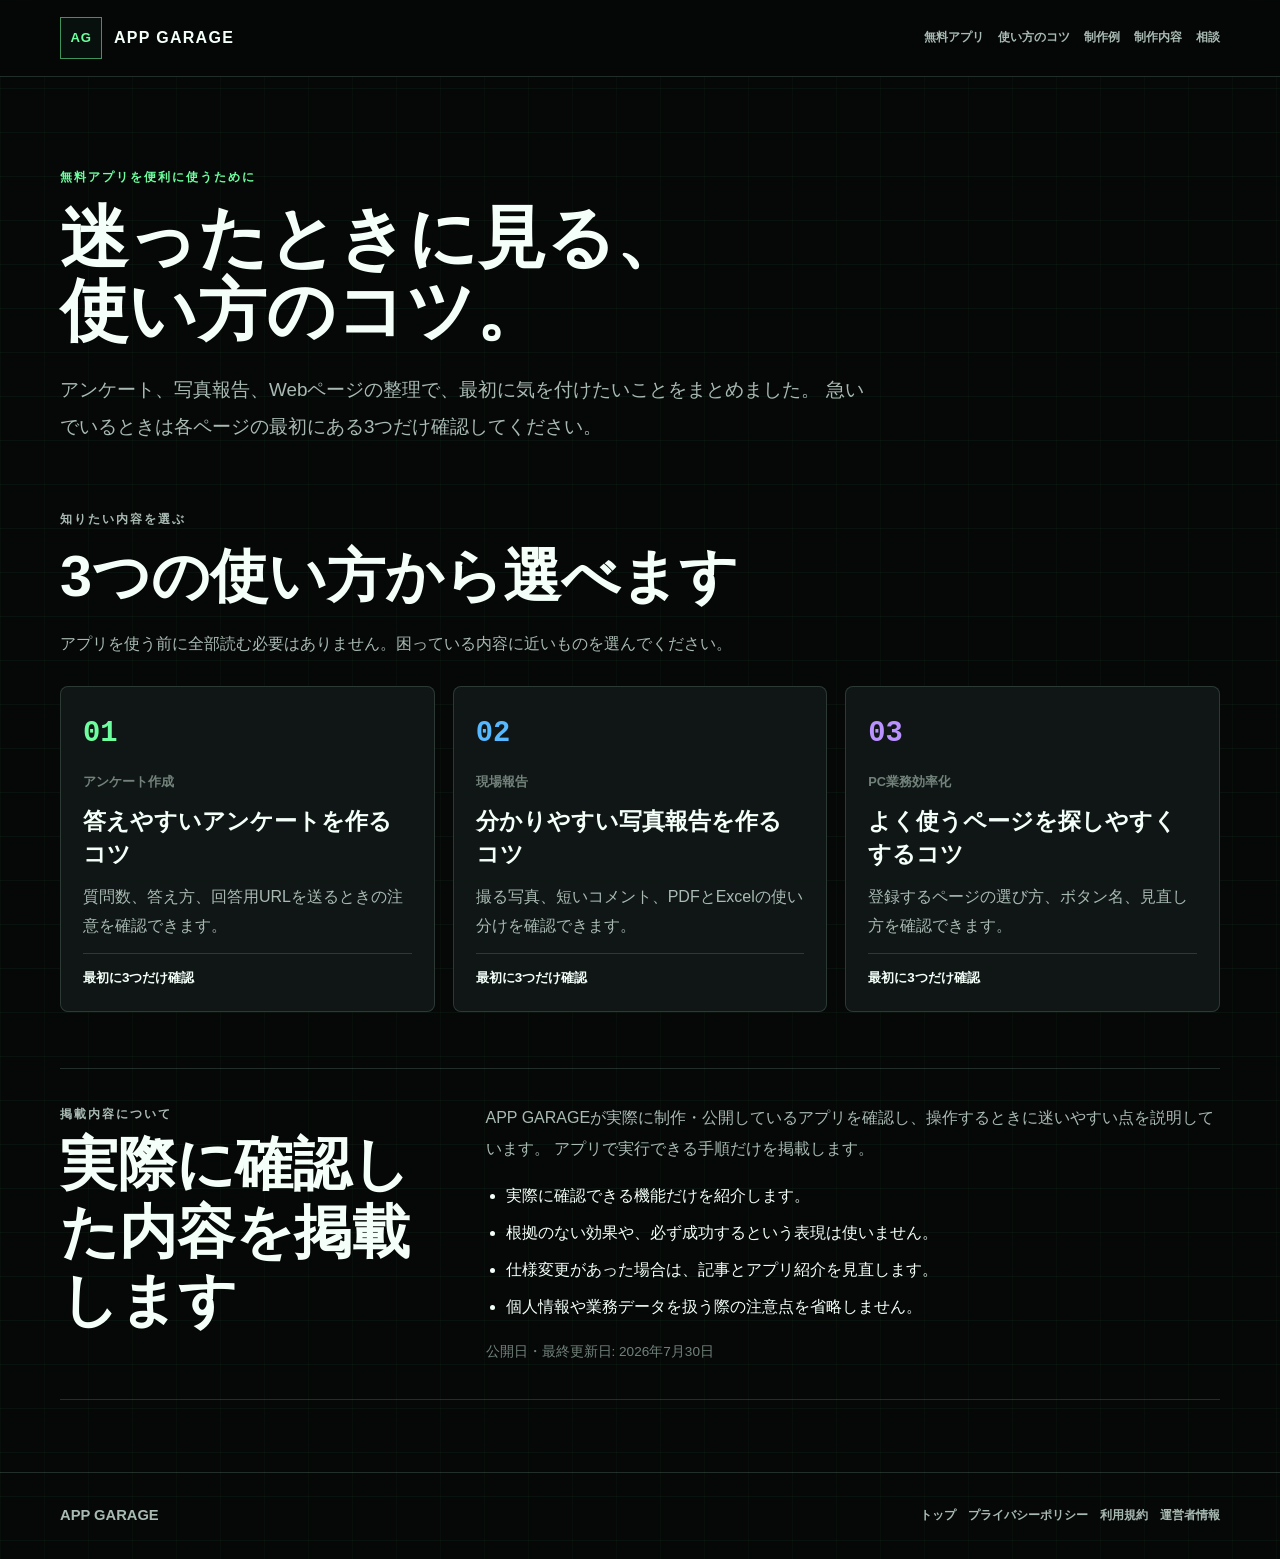
==== commit f98c9bdf: "Rewrite site copy for clarity" ====
--- a/guides/index.html
+++ b/guides/index.html
@@ -3,13 +3,13 @@
   <head>
     <meta charset="utf-8">
     <meta name="viewport" content="width=device-width, initial-scale=1">
-    <title>実用ガイド｜APP GARAGE</title>
+    <title>無料アプリを便利に使うコツ｜APP GARAGE</title>
     <meta
       name="description"
-      content="スマホアンケート、写真付き現場報告、PCショートカット整理を実際の業務で使いやすくするための、APP GARAGEオリジナル実用ガイドです。"
+      content="アンケート作成、写真報告、Webページ整理で迷いやすい点を、分かりやすく説明します。"
     >
     <meta property="og:type" content="website">
-    <meta property="og:title" content="実用ガイド｜APP GARAGE">
+    <meta property="og:title" content="無料アプリを便利に使うコツ｜APP GARAGE">
     <meta
       property="og:description"
       content="無料アプリを仕事や日常で役立てるための、具体的な手順とチェックポイントをまとめています。"
@@ -19,12 +19,12 @@
     <meta name="google-adsense-account" content="ca-pub-1847456128680028">
     <link rel="canonical" href="https://app-garage.pages.dev/guides/">
     <link rel="icon" href="../assets/icons/favicon.svg" type="image/svg+xml">
-    <link rel="stylesheet" href="../styles.css?v=20260730-ux">
+    <link rel="stylesheet" href="../styles.css?v=20260730-copy2">
     <script type="application/ld+json">
       {
         "@context": "https://schema.org",
         "@type": "CollectionPage",
-        "name": "APP GARAGE 実用ガイド",
+        "name": "APP GARAGE 無料アプリを便利に使うコツ",
         "description": "APP GARAGEが開発した無料アプリを仕事や日常で活用するためのオリジナルガイドです。",
         "url": "https://app-garage.pages.dev/guides/",
         "publisher": {
@@ -45,68 +45,68 @@
           <span class="brand-text">APP GARAGE</span>
         </a>
         <nav class="site-nav" aria-label="メインメニュー">
-          <a href="../#free-apps">FREE</a>
-          <a href="./" aria-current="page">GUIDES</a>
-          <a href="../#case-studies">WORKS</a>
-          <a href="../#service">SERVICE</a>
-          <a href="../#contact">CONTACT</a>
+          <a href="../#free-apps">無料アプリ</a>
+          <a href="./" aria-current="page">使い方のコツ</a>
+          <a href="../#case-studies">制作例</a>
+          <a href="../#service">制作内容</a>
+          <a href="../#contact">相談</a>
         </nav>
       </div>
     </header>
 
     <main id="main" class="guide-page section-shell">
       <section class="guide-hub-hero">
-        <p class="section-kicker">PRACTICAL GUIDES</p>
-        <h1>要点から選べる、<br>無料アプリ活用ガイド。</h1>
+        <p class="section-kicker">無料アプリを便利に使うために</p>
+        <h1>迷ったときに見る、<br>使い方のコツ。</h1>
         <p>
-          各ガイドの最初に、約1分で確認できる3つの要点を掲載しています。
-          すぐ試したい人は要点だけ、理由や具体例を知りたい人は詳しい解説へ進めます。
+          アンケート、写真報告、Webページの整理で、最初に気を付けたいことをまとめました。
+          急いでいるときは各ページの最初にある3つだけ確認してください。
         </p>
       </section>
 
       <section aria-labelledby="guide-list-title">
         <div class="section-heading">
-          <p class="section-kicker">LATEST ARTICLES</p>
-          <h2 id="guide-list-title">目的から選ぶ</h2>
-          <p>すべてAPP GARAGEのオリジナル記事です。特別な知識がなくても、そのまま試せる内容にしています。</p>
+          <p class="section-kicker">知りたい内容を選ぶ</p>
+          <h2 id="guide-list-title">3つの使い方から選べます</h2>
+          <p>アプリを使う前に全部読む必要はありません。困っている内容に近いものを選んでください。</p>
         </div>
 
         <div class="guide-grid">
           <a class="guide-card" href="./smart-survey.html">
             <span class="guide-number">01</span>
             <p class="guide-category">アンケート作成</p>
-            <h2>回答されやすいスマホアンケートの作り方</h2>
-            <p>質問の絞り方、選択肢の作り方、URL・QRコードで案内するときの注意点を具体例で説明します。</p>
-            <span class="guide-read">要点は約1分</span>
+            <h2>答えやすいアンケートを作るコツ</h2>
+            <p>質問数、答え方、回答用URLを送るときの注意を確認できます。</p>
+            <span class="guide-read">最初に3つだけ確認</span>
           </a>
 
           <a class="guide-card" href="./photo-report.html">
             <span class="guide-number">02</span>
             <p class="guide-category">現場報告</p>
-            <h2>伝わる写真付き現場報告書の作り方</h2>
-            <p>必要な写真の撮り分け、短く伝わるコメント、PDFとExcelの選び方を実務目線でまとめます。</p>
-            <span class="guide-read">要点は約1分</span>
+            <h2>分かりやすい写真報告を作るコツ</h2>
+            <p>撮る写真、短いコメント、PDFとExcelの使い分けを確認できます。</p>
+            <span class="guide-read">最初に3つだけ確認</span>
           </a>
 
           <a class="guide-card" href="./pc-shortcuts.html">
             <span class="guide-number">03</span>
             <p class="guide-category">PC業務効率化</p>
-            <h2>よく使うWebページを迷わず開く整理術</h2>
-            <p>リンク名、タブ分け、登録数、定期点検の決め方を、16個のショートカットを例に解説します。</p>
-            <span class="guide-read">要点は約1分</span>
+            <h2>よく使うページを探しやすくするコツ</h2>
+            <p>登録するページの選び方、ボタン名、見直し方を確認できます。</p>
+            <span class="guide-read">最初に3つだけ確認</span>
           </a>
         </div>
       </section>
 
       <section class="editorial-note" aria-labelledby="editorial-title">
         <div>
-          <p class="section-kicker">EDITORIAL POLICY</p>
-          <h2 id="editorial-title">このガイドの方針</h2>
+          <p class="section-kicker">掲載内容について</p>
+          <h2 id="editorial-title">実際に確認した内容を掲載します</h2>
         </div>
         <div>
           <p>
-            掲載内容は、APP GARAGEが実際に開発・公開しているアプリの機能と、業務で迷いやすい場面をもとに作成しています。
-            他サイトの記事を寄せ集めず、各アプリで実行できる手順と判断基準を中心に掲載します。
+            APP GARAGEが実際に制作・公開しているアプリを確認し、操作するときに迷いやすい点を説明しています。
+            アプリで実行できる手順だけを掲載します。
           </p>
           <ul>
             <li>実際に確認できる機能だけを紹介します。</li>
--- a/styles.css
+++ b/styles.css
@@ -139,7 +139,7 @@
   color: var(--muted);
   font-size: 0.78rem;
   font-weight: 900;
-  letter-spacing: 0.11em;
+  letter-spacing: 0;
   text-decoration: none;
 }
 
@@ -2034,17 +2034,19 @@
   }
 
   .nav-button {
-    width: 100%;
+    width: auto;
+    min-height: 42px;
+    padding: 0 14px;
   }
 
   .site-nav {
     display: grid;
-    grid-template-columns: repeat(auto-fit, minmax(92px, 1fr));
-    gap: 8px;
+    grid-template-columns: repeat(3, minmax(0, 1fr));
+    gap: 6px;
   }
 
   .site-nav a {
-    min-height: 38px;
+    min-height: 36px;
     border: 1px solid var(--line);
     border-radius: var(--radius);
     padding: 7px 8px;
@@ -2064,9 +2066,12 @@
     font-size: 2.125rem;
   }
 
-  .guide-hub-hero h1,
+  .guide-hub-hero h1 {
+    font-size: 2.125rem;
+  }
+
   .guide-article-header h1 {
-    font-size: 2.5rem;
+    font-size: 2rem;
   }
 
   .hero-actions,
@@ -2187,9 +2192,12 @@
     font-size: 2rem;
   }
 
-  .guide-hub-hero h1,
+  .guide-hub-hero h1 {
+    font-size: 2.05rem;
+  }
+
   .guide-article-header h1 {
-    font-size: 2.25rem;
+    font-size: 1.95rem;
   }
 }
 
